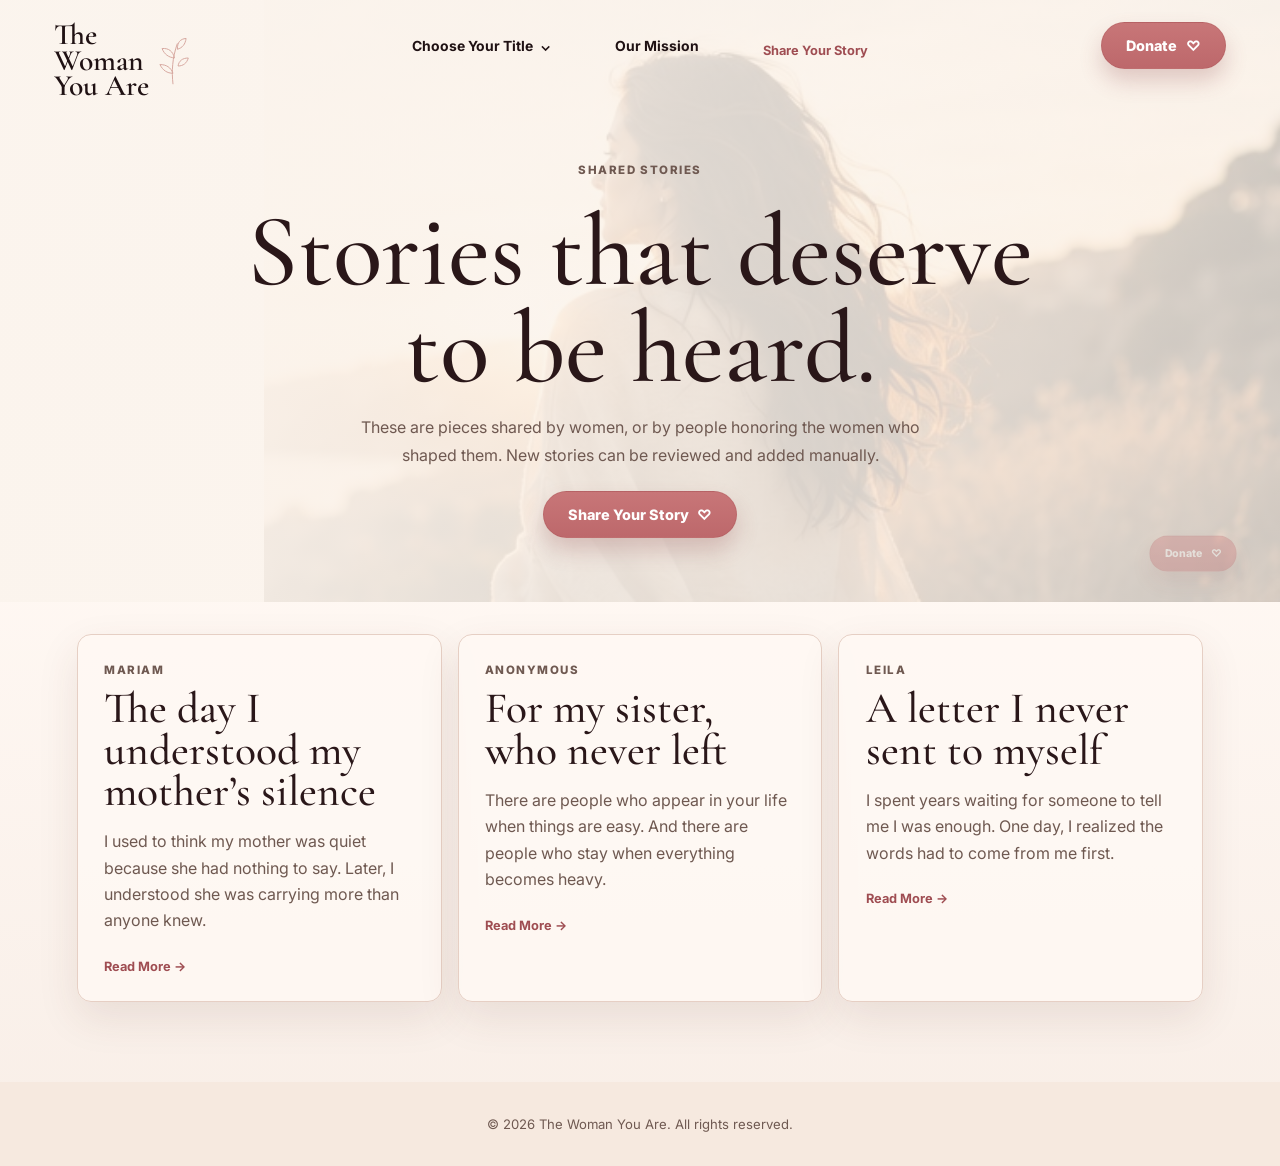
==== stories.html @ 8adf5820 "Publish static website" ====
<!doctype html>
<html lang="en">
<head>
  <meta charset="utf-8">
  <meta name="viewport" content="width=device-width, initial-scale=1">
  <title>Stories | The Woman You Are</title>
  <meta name="description" content="Shared stories from women and people honoring women in their lives.">
  <link rel="preconnect" href="https://fonts.googleapis.com">
  <link rel="preconnect" href="https://fonts.gstatic.com" crossorigin>
  <link href="https://fonts.googleapis.com/css2?family=Cormorant+Garamond:wght@500;600;700&family=Inter:wght@400;500;600;700&display=swap" rel="stylesheet">
  <link rel="stylesheet" href="assets/css/styles.css?v=20260610-5">
</head>
<body>
  <header class="site-header is-scrolled" data-header>
    <a class="brand" href="index.html" aria-label="The Woman You Are home">
      <span>The</span>
      <span>Woman</span>
      <span>You Are</span>
      <svg viewBox="0 0 44 72" aria-hidden="true">
        <path d="M22 69c-2-18-1-36 6-56" />
        <path d="M28 21c7-2 11-7 12-15-8 1-12 5-12 15Z" />
        <path d="M24 33c-8-1-14-5-17-13 9-1 15 4 17 13Z" />
        <path d="M29 44c7 0 12-4 14-11-8 0-13 4-14 11Z" />
        <path d="M22 54c-8 0-14-4-18-12 9 0 15 4 18 12Z" />
      </svg>
    </a>

    <button class="nav-toggle" type="button" aria-label="Open menu" aria-expanded="false">
      <span></span><span></span><span></span>
    </button>

    <nav class="site-nav" aria-label="Main navigation">
      <a href="index.html#choose">Choose Your Title <span aria-hidden="true">⌄</span></a>
      <a href="index.html#mission">Our Mission</a>
      <button class="text-link open-modal" type="button" data-modal="story-form-modal">Share Your Story</button>
    </nav>

    <a class="donate-button donate-button--top" href="https://donate.stripe.com/eVq28ra2o1vcfm3bBRcIE05" target="_blank" rel="noopener">
      Donate <span aria-hidden="true">♡</span>
    </a>
  </header>

  <a class="floating-donate" href="https://donate.stripe.com/eVq28ra2o1vcfm3bBRcIE05" target="_blank" rel="noopener" aria-label="Donate">
    Donate <span aria-hidden="true">♡</span>
  </a>

  <main>
    <section class="page-hero" aria-labelledby="stories-title">
      <p class="eyebrow">Shared stories</p>
      <h1 id="stories-title">Stories that deserve to be heard.</h1>
      <p>These are pieces shared by women, or by people honoring the women who shaped them. New stories can be reviewed and added manually.</p>
      <button class="button button--solid open-modal" type="button" data-modal="story-form-modal">Share Your Story <span aria-hidden="true">♡</span></button>
    </section>

    <section class="stories-section" aria-label="Story collection">
      <div class="story-grid">
        <article class="story-card">
          <p class="eyebrow">Mariam</p>
          <h2>The day I understood my mother’s silence</h2>
          <p>I used to think my mother was quiet because she had nothing to say. Later, I understood she was carrying more than anyone knew.</p>
          <button class="text-link open-modal" type="button" data-modal="story-001-modal">Read More →</button>
        </article>

        <article class="story-card">
          <p class="eyebrow">Anonymous</p>
          <h2>For my sister, who never left</h2>
          <p>There are people who appear in your life when things are easy. And there are people who stay when everything becomes heavy.</p>
          <button class="text-link open-modal" type="button" data-modal="story-002-modal">Read More →</button>
        </article>

        <article class="story-card">
          <p class="eyebrow">Leila</p>
          <h2>A letter I never sent to myself</h2>
          <p>I spent years waiting for someone to tell me I was enough. One day, I realized the words had to come from me first.</p>
          <button class="text-link open-modal" type="button" data-modal="story-003-modal">Read More →</button>
        </article>
      </div>
    </section>
  </main>

  <footer class="site-footer">
    <p>© <span id="year"></span> The Woman You Are. All rights reserved.</p>
  </footer>

  <div id="story-001-modal" class="modal" aria-hidden="true"><div class="modal-box"><button class="modal-close" type="button" aria-label="Close">×</button><article data-include="stories/story-001.html"></article><div class="modal-actions"><button class="button button--solid modal-close-bottom" type="button">Close</button></div></div></div>
  <div id="story-002-modal" class="modal" aria-hidden="true"><div class="modal-box"><button class="modal-close" type="button" aria-label="Close">×</button><article data-include="stories/story-002.html"></article><div class="modal-actions"><button class="button button--solid modal-close-bottom" type="button">Close</button></div></div></div>
  <div id="story-003-modal" class="modal" aria-hidden="true"><div class="modal-box"><button class="modal-close" type="button" aria-label="Close">×</button><article data-include="stories/story-003.html"></article><div class="modal-actions"><button class="button button--solid modal-close-bottom" type="button">Close</button></div></div></div>

  <div id="story-form-modal" class="modal" aria-hidden="true">
    <div class="modal-box modal-box--form">
      <button class="modal-close" type="button" aria-label="Close">×</button>
      <h2>Share Your Story</h2>
      <p>Your story can inspire someone today.</p>
      <form action="https://formsubmit.co/ajax/khalil93paypal@gmail.com" method="POST" data-formsubmit-form data-success-message="Thank you. Your story was sent.">
        <input type="hidden" name="_subject" value="New story submission - The Woman You Are">
        <input type="hidden" name="_captcha" value="false">
        <input type="hidden" name="_template" value="table">
        <label><span>Your Name</span><input name="name" required placeholder="Your Name"></label>
        <label><span>Email optional</span><input type="email" name="email" placeholder="Email (optional)"></label>
        <label><span>Your Story</span><textarea name="story" rows="7" required placeholder="Your Story..."></textarea></label>
        <button class="button button--solid" type="submit">Send Story <span aria-hidden="true">↗</span></button>
        <p class="mail-status" aria-live="polite"></p>
      </form>
    </div>
  </div>

  <script src="assets/js/main.js?v=20260610-5"></script>
</body>
</html>
---- assets/css/styles.css ----
:root {
  --paper: #fbf4ed;
  --paper-soft: #fff9f4;
  --paper-warm: #f7ece3;
  --ink: #2a1719;
  --muted: #6f5951;
  --rose: #bd686b;
  --rose-dark: #9f4d52;
  --rose-soft: #d7a8a0;
  --line: #e6cfc4;
  --line-strong: #d8b8ad;
  --shadow: 0 22px 58px rgba(84, 48, 41, 0.18);
  --serif: "Cormorant Garamond", Georgia, serif;
  --sans: "Inter", Arial, sans-serif;
}

* {
  box-sizing: border-box;
}

html {
  scroll-behavior: smooth;
  background: var(--paper);
}

body {
  min-width: 320px;
  margin: 0;
  color: var(--ink);
  font-family: var(--sans);
  background:
    radial-gradient(circle at 0 0, rgba(255, 255, 255, 0.95), transparent 24rem),
    linear-gradient(180deg, #fbf1e9 0, #fff8f3 48%, #f8eee7 100%);
}

body.has-modal {
  overflow: hidden;
}

a {
  color: inherit;
  text-decoration: none;
}

button,
input,
textarea {
  font: inherit;
}

button {
  color: inherit;
}

img {
  display: block;
  max-width: 100%;
}

.site-header {
  position: fixed;
  top: 0;
  left: 0;
  z-index: 40;
  display: grid;
  grid-template-columns: minmax(10rem, 1fr) auto minmax(10rem, 1fr);
  align-items: start;
  width: 100%;
  padding: 1.4rem clamp(1.25rem, 4.5vw, 3.4rem);
  color: #1f1113;
  transition:
    background-color 220ms ease,
    box-shadow 220ms ease,
    padding 220ms ease;
}

.site-header.is-scrolled {
  padding-top: 0.85rem;
  padding-bottom: 0.85rem;
  background: rgba(251, 244, 237, 0.88);
  box-shadow: 0 14px 40px rgba(89, 54, 45, 0.08);
  backdrop-filter: blur(18px);
}

.brand {
  position: relative;
  display: inline-grid;
  grid-template-columns: auto 2.25rem;
  width: max-content;
  color: #1f1113;
  font-family: var(--serif);
  font-size: clamp(1.35rem, 2.5vw, 1.85rem);
  font-weight: 600;
  line-height: 0.86;
  letter-spacing: 0;
}

.brand span {
  grid-column: 1;
}

.brand svg {
  grid-column: 2;
  grid-row: 1 / span 3;
  width: 2rem;
  height: 3.4rem;
  margin-left: 0.45rem;
  stroke: var(--rose-soft);
  stroke-width: 1.35;
  fill: none;
  align-self: center;
}

.site-nav {
  display: flex;
  align-items: center;
  justify-content: center;
  gap: clamp(2rem, 5vw, 4.5rem);
  min-height: 2.9rem;
  font-size: 0.87rem;
  font-weight: 700;
}

.site-nav a {
  display: inline-flex;
  align-items: center;
  gap: 0.4rem;
}

.site-nav a:hover,
.site-nav a:focus-visible,
.brand:hover,
.brand:focus-visible {
  color: var(--rose-dark);
}

.nav-toggle {
  display: none;
  width: 2.75rem;
  height: 2.75rem;
  padding: 0;
  cursor: pointer;
  background: rgba(255, 249, 244, 0.72);
  border: 1px solid var(--line);
  border-radius: 999px;
}

.nav-toggle span {
  display: block;
  width: 1.22rem;
  height: 1px;
  margin: 0.32rem auto;
  background: var(--ink);
}

.donate-button,
.floating-donate,
.button {
  display: inline-flex;
  align-items: center;
  justify-content: center;
  gap: 0.56rem;
  min-height: 2.9rem;
  padding: 0.85rem 1.48rem;
  font-size: 0.9rem;
  font-weight: 800;
  cursor: pointer;
  border-radius: 999px;
  transition:
    background-color 180ms ease,
    border-color 180ms ease,
    color 180ms ease,
    opacity 180ms ease,
    transform 180ms ease;
}

.donate-button,
.floating-donate,
.button--solid {
  color: #fff;
  background: linear-gradient(180deg, #c87678, var(--rose));
  border: 1px solid rgba(151, 71, 76, 0.18);
  box-shadow: 0 12px 22px rgba(137, 63, 66, 0.24);
}

.donate-button--top {
  justify-self: end;
}

.floating-donate {
  position: fixed;
  top: 57%;
  right: clamp(1rem, 3.2vw, 4rem);
  z-index: 35;
  min-height: 2.35rem;
  padding: 0.56rem 0.95rem;
  font-size: 0.7rem;
}

.floating-donate.is-dim {
  opacity: 0.34;
  transform: translateY(1.35rem) scale(0.95);
}

.button:hover,
.button:focus-visible,
.donate-button:hover,
.donate-button:focus-visible,
.floating-donate:hover,
.floating-donate:focus-visible {
  transform: translateY(-2px);
}

.button:disabled {
  cursor: progress;
  opacity: 0.65;
  transform: none;
}

.button--outline {
  color: var(--ink);
  background: rgba(255, 249, 244, 0.52);
  border: 1px solid var(--rose-soft);
  box-shadow: none;
}

.button--outline:hover,
.button--outline:focus-visible {
  color: #fff;
  background: var(--rose);
}

.button:focus-visible,
.donate-button:focus-visible,
.floating-donate:focus-visible,
.nav-toggle:focus-visible,
.text-link:focus-visible,
.modal-close:focus-visible,
input:focus-visible,
textarea:focus-visible {
  outline: 3px solid rgba(189, 104, 107, 0.4);
  outline-offset: 3px;
}

.hero {
  position: relative;
  isolation: isolate;
  display: grid;
  align-items: start;
  min-height: clamp(28rem, 42vw, 34rem);
  padding: clamp(7rem, 10vw, 8rem) clamp(1.35rem, 7vw, 5.5rem) clamp(2.5rem, 6vw, 4rem);
  overflow: hidden;
}

.hero__media {
  position: absolute;
  inset: 0;
  z-index: -2;
  background:
    linear-gradient(90deg, rgba(251, 244, 237, 0.98) 0%, rgba(251, 244, 237, 0.94) 30%, rgba(251, 244, 237, 0.5) 50%, rgba(251, 244, 237, 0.02) 80%),
    linear-gradient(180deg, rgba(255, 255, 255, 0.34), rgba(255, 255, 255, 0.04)),
    url("../images/hero-coast.jpg") right 58% / 68% auto no-repeat,
    #f7eadf;
}

.hero::after {
  position: absolute;
  inset: auto 0 0;
  z-index: -1;
  height: 18%;
  content: "";
  background: linear-gradient(180deg, rgba(251, 244, 237, 0), var(--paper));
}

.hero__content {
  width: min(100%, 29rem);
}

.hero h1 {
  margin: 0;
  color: #2c171a;
  font-family: var(--serif);
  font-size: clamp(4rem, 6.9vw, 5.8rem);
  font-weight: 600;
  line-height: 0.9;
  letter-spacing: 0;
}

.hero p {
  width: min(100%, 24rem);
  margin: 1rem 0 1.5rem;
  color: #25171a;
  font-size: clamp(1rem, 1.5vw, 1.12rem);
  line-height: 1.75;
}

.hero__actions {
  display: flex;
  flex-wrap: wrap;
  gap: 1rem;
}

.heart-divider,
.small-divider {
  display: block;
  fill: none;
  stroke: var(--rose);
  stroke-linecap: round;
  stroke-linejoin: round;
}

.heart-divider {
  width: min(17rem, 80vw);
  height: 1.7rem;
  margin: 0.85rem 0 0.75rem;
  stroke-width: 1.5;
}

.small-divider {
  width: 10.4rem;
  height: 0.95rem;
  margin: 0.3rem 0 0.65rem;
  stroke-width: 1.2;
}

.title-picker {
  position: relative;
  z-index: 1;
  padding: 1.15rem clamp(1rem, 6vw, 5.5rem) 1.25rem;
  text-align: center;
  background: rgba(255, 249, 244, 0.86);
  border-top: 1px solid rgba(216, 184, 173, 0.4);
  border-bottom: 1px solid rgba(216, 184, 173, 0.58);
}

.section-title {
  display: grid;
  grid-template-columns: minmax(4rem, 1fr) auto minmax(4rem, 1fr);
  gap: 1rem;
  align-items: center;
  width: min(100%, 36rem);
  margin: 0 auto;
}

.section-title span {
  height: 1px;
  background: var(--line-strong);
}

.section-title h2 {
  margin: 0;
  font-family: var(--serif);
  font-size: clamp(1.55rem, 2.8vw, 2rem);
  font-weight: 600;
  line-height: 1;
}

.tiny-heart {
  color: var(--rose);
  font-size: 1.2rem;
  line-height: 1;
}

.title-nav {
  display: grid;
  grid-template-columns: repeat(5, 1fr);
  width: min(100%, 49rem);
  margin: 0.55rem auto 0;
}

.title-nav__item {
  display: grid;
  justify-items: center;
  gap: 0.42rem;
  min-height: 5.55rem;
  color: #1f1113;
  font-family: var(--serif);
  font-size: 1.08rem;
  font-weight: 600;
  border-right: 1px solid var(--line-strong);
}

.title-nav__item:last-child {
  border-right: 0;
}

.title-nav__item:hover,
.title-nav__item:focus-visible {
  color: var(--rose-dark);
}

.line-icon {
  position: relative;
  width: 3.6rem;
  height: 3.15rem;
  opacity: 0.82;
  background:
    url("data:image/svg+xml,%3Csvg xmlns='http://www.w3.org/2000/svg' viewBox='0 0 72 58' fill='none' stroke='%23c9948b' stroke-width='1.45' stroke-linecap='round' stroke-linejoin='round'%3E%3Cpath d='M19 47c.5-8 4-13 10-15'/%3E%3Cpath d='M43 47c-.6-8-4-13-10-15'/%3E%3Cpath d='M25 23c-2-8 2-15 10-15 7 0 12 6 10 14'/%3E%3Cpath d='M26 25c6 6 13 6 19 0'/%3E%3Cpath d='M20 33c-7-2-11-6-12-13 7 1 11 5 12 13Z'/%3E%3Cpath d='M50 32c7-2 11-7 12-14-7 1-11 6-12 14Z'/%3E%3Cpath d='M36 31c-1 6-1 12 0 18'/%3E%3C/svg%3E")
    center / contain no-repeat;
}

.line-icon::before,
.line-icon::after {
  display: none;
}

.title-picker__note {
  margin: 0.25rem 0 0;
  color: var(--rose-dark);
  font-size: 0.7rem;
  letter-spacing: 0.01em;
}

.letters {
  background:
    linear-gradient(90deg, rgba(255, 255, 255, 0.42), transparent 23%, rgba(255, 255, 255, 0.35)),
    var(--paper);
}

.letter-row {
  display: grid;
  grid-template-columns: minmax(16rem, 32vw) minmax(4rem, 6vw) minmax(15rem, 22vw) 1fr;
  align-items: center;
  min-height: clamp(10.5rem, 16vw, 12.4rem);
  scroll-margin-top: 6rem;
  overflow: hidden;
  background: rgba(255, 249, 244, 0.64);
  border-bottom: 1px solid rgba(216, 184, 173, 0.64);
}

.letter-row--image-right {
  grid-template-columns: minmax(4.25rem, 8vw) minmax(5rem, 12vw) minmax(15rem, 22vw) minmax(17rem, 34vw) 1fr;
}

.letter-row__image {
  width: 100%;
  height: 100%;
  min-height: inherit;
}

.letter-row__image img {
  width: 100%;
  height: 100%;
  min-height: inherit;
  object-fit: cover;
}

.letter-row__number {
  margin: 0;
  color: var(--rose);
  font-family: var(--serif);
  font-size: clamp(2.7rem, 4.6vw, 4.1rem);
  font-weight: 500;
  line-height: 1;
  text-align: center;
}

.letter-row__copy {
  width: min(100%, 18rem);
  padding: 1.25rem clamp(1rem, 2vw, 1.5rem);
}

.letter-row__copy h2 {
  margin: 0;
  color: var(--ink);
  font-family: var(--serif);
  font-size: clamp(2rem, 3vw, 3rem);
  font-weight: 600;
  line-height: 0.92;
}

.letter-row__copy p {
  margin: 0;
  color: #281a1c;
  font-size: clamp(0.78rem, 1vw, 0.88rem);
  line-height: 1.55;
}

.text-link {
  margin-top: 0.58rem;
  padding: 0;
  color: var(--rose-dark);
  font-size: clamp(0.78rem, 1vw, 0.88rem);
  font-weight: 700;
  cursor: pointer;
  background: transparent;
  border: 0;
}

.text-link:hover,
.text-link:focus-visible {
  text-decoration: underline;
}

.botanical {
  position: relative;
  justify-self: center;
  width: min(8rem, 18vw);
  height: min(9rem, 16vw);
  opacity: 0.45;
  background:
    url("data:image/svg+xml,%3Csvg xmlns='http://www.w3.org/2000/svg' viewBox='0 0 112 160' fill='none' stroke='%23cf9d92' stroke-width='1.5' stroke-linecap='round' stroke-linejoin='round'%3E%3Cpath d='M55 150c-4-35-2-75 13-132'/%3E%3Cpath d='M66 34c18-4 29-15 33-30-19 2-30 13-33 30Z'/%3E%3Cpath d='M59 54C40 52 26 42 18 25c21-2 35 9 41 29Z'/%3E%3Cpath d='M68 78c18-1 31-10 38-27-21 0-34 10-38 27Z'/%3E%3Cpath d='M53 101c-19 0-33-10-43-28 22 0 36 10 43 28Z'/%3E%3Cpath d='M64 121c15-1 25-9 31-23-17 1-28 9-31 23Z'/%3E%3Cpath d='M48 137c-14-1-25-8-32-22 17 0 28 8 32 22Z'/%3E%3C/svg%3E")
    center / contain no-repeat;
}

.botanical::before {
  display: none;
}

.botanical::after {
  display: none;
}

.botanical--tall {
  width: min(10rem, 20vw);
  height: min(11rem, 18vw);
}

.mission {
  position: relative;
  display: grid;
  grid-template-columns: 1fr minmax(18rem, 32rem) 1fr;
  align-items: center;
  min-height: 15rem;
  padding: 2.2rem clamp(1.25rem, 6vw, 5.5rem) 2.7rem;
  overflow: hidden;
  text-align: center;
  background: rgba(255, 249, 244, 0.76);
}

.mission__copy h2 {
  margin: 0;
  font-family: var(--serif);
  font-size: clamp(2rem, 3.4vw, 3rem);
  font-weight: 500;
  line-height: 1.03;
}

.mission__copy p {
  margin: 0.55rem 0 0;
  color: var(--rose-dark);
  font-family: "Cormorant Garamond", Georgia, serif;
  font-size: clamp(1.1rem, 1.8vw, 1.42rem);
  font-style: italic;
  letter-spacing: 0.02em;
}

.mission .heart-divider {
  margin: 0.42rem auto 1.25rem;
}

.mission__actions {
  display: flex;
  flex-wrap: wrap;
  justify-content: center;
  gap: clamp(1rem, 9vw, 8rem);
}

.botanical--corner {
  width: 13rem;
  height: 11rem;
}

.botanical--left {
  justify-self: start;
  align-self: end;
  transform: rotate(-18deg);
}

.botanical--right {
  justify-self: end;
  align-self: end;
  transform: rotate(18deg);
}

.site-footer {
  padding: 1.3rem;
  color: var(--muted);
  font-size: 0.82rem;
  text-align: center;
  background: #f6e9df;
}

.thanks-page {
  min-height: 100svh;
  padding: clamp(7.5rem, 12vw, 9rem) clamp(1rem, 6vw, 5.5rem) clamp(3rem, 8vw, 5rem);
  background:
    linear-gradient(90deg, rgba(251, 244, 237, 0.96), rgba(251, 244, 237, 0.78)),
    url("../images/hero-coast.jpg") right center / auto 100% no-repeat,
    var(--paper);
}

.thanks-card {
  width: min(100%, 42rem);
  padding: clamp(1.45rem, 4vw, 2.65rem);
  background: rgba(255, 249, 244, 0.9);
  border: 1px solid rgba(216, 184, 173, 0.7);
  border-radius: 18px;
  box-shadow: var(--shadow);
}

.thanks-card h1 {
  margin: 0;
  color: var(--ink);
  font-family: var(--serif);
  font-size: clamp(4rem, 9vw, 6.8rem);
  font-weight: 600;
  line-height: 0.9;
}

.thanks-card .heart-divider {
  margin-top: 0.75rem;
}

.thanks-card__copy {
  max-width: 35rem;
  color: #25171a;
  font-size: 1.02rem;
  line-height: 1.75;
}

.thanks-receipt {
  display: grid;
  gap: 0.35rem;
  margin: 1.35rem 0;
  padding: 1rem;
  background: rgba(255, 255, 255, 0.52);
  border: 1px solid var(--line);
  border-radius: 10px;
}

.thanks-receipt span {
  color: var(--rose-dark);
  font-size: 0.72rem;
  font-weight: 800;
  letter-spacing: 0.13em;
  text-transform: uppercase;
}

.thanks-receipt strong {
  color: var(--ink);
  font-family: ui-monospace, SFMono-Regular, Consolas, "Liberation Mono", monospace;
  font-size: 0.92rem;
  line-height: 1.55;
  overflow-wrap: anywhere;
}

.thanks-form {
  margin-top: 1.2rem;
}

.thanks-card__actions {
  display: flex;
  flex-wrap: wrap;
  gap: 0.8rem;
  margin-top: 1.25rem;
}

.mail-status {
  min-height: 1.35rem;
  margin: 0.15rem 0 0;
  color: var(--rose-dark);
  font-size: 0.82rem;
  font-weight: 700;
}

.mail-status[data-type="success"] {
  color: #4d7c54;
}

.mail-status[data-type="error"] {
  color: #a23e45;
}

.modal {
  position: fixed;
  inset: 0;
  z-index: 80;
  display: none;
  align-items: center;
  justify-content: flex-end;
  padding: clamp(1rem, 5vw, 3.5rem);
  background: rgba(50, 31, 29, 0.2);
  backdrop-filter: blur(3px);
}

.modal.is-open {
  display: flex;
}

.modal-box {
  position: relative;
  width: min(100%, 30rem);
  max-height: min(84vh, 46rem);
  padding: clamp(1.5rem, 3vw, 2.25rem);
  overflow: auto;
  color: var(--ink);
  background: rgba(255, 250, 246, 0.96);
  border: 1px solid rgba(209, 178, 166, 0.86);
  border-radius: 14px;
  box-shadow: var(--shadow);
}

.modal-box--form {
  width: min(100%, 30rem);
}

.modal-close {
  position: sticky;
  top: 0;
  float: right;
  display: grid;
  place-items: center;
  width: 2rem;
  height: 2rem;
  padding: 0;
  color: var(--ink);
  font-size: 1.5rem;
  line-height: 1;
  cursor: pointer;
  background: transparent;
  border: 0;
}

.modal article h1,
.modal-box > h2 {
  margin: 0 0 0.9rem;
  font-family: var(--serif);
  font-size: clamp(1.8rem, 4vw, 2.3rem);
  font-weight: 500;
  line-height: 1;
  text-align: center;
}

.modal article h1::after,
.modal-box > h2::after {
  display: block;
  width: 9rem;
  height: 1px;
  margin: 0.68rem auto 1.1rem;
  content: "";
  background: var(--rose-soft);
}

.modal article p,
.modal-box > p {
  color: #2c1d1f;
  font-size: 0.9rem;
  line-height: 1.7;
}

.modal-actions {
  display: flex;
  justify-content: center;
  margin-top: 1.4rem;
}

form {
  display: grid;
  gap: 0.65rem;
  margin-top: 1rem;
}

label {
  display: grid;
  gap: 0.35rem;
  color: var(--muted);
  font-size: 0.78rem;
  font-weight: 700;
}

label span {
  position: absolute;
  width: 1px;
  height: 1px;
  overflow: hidden;
  clip: rect(0, 0, 0, 0);
}

input,
textarea {
  width: 100%;
  color: var(--ink);
  background: rgba(255, 255, 255, 0.58);
  border: 1px solid var(--line);
  border-radius: 4px;
  padding: 0.78rem 0.88rem;
}

textarea {
  min-height: 7rem;
  resize: vertical;
}

.page-hero {
  padding: 9rem clamp(1.25rem, 6vw, 5.5rem) 4rem;
  text-align: center;
  background:
    linear-gradient(90deg, rgba(251, 244, 237, 0.96), rgba(251, 244, 237, 0.8)),
    url("../images/hero-coast.jpg") right center / auto 100% no-repeat;
}

.page-hero h1 {
  max-width: 54rem;
  margin: 0 auto;
  font-family: var(--serif);
  font-size: clamp(3.5rem, 8vw, 6.8rem);
  font-weight: 500;
  line-height: 0.95;
}

.page-hero p {
  max-width: 38rem;
  margin: 1rem auto 1.4rem;
  color: var(--muted);
  line-height: 1.75;
}

.stories-section {
  padding: 2rem clamp(1.25rem, 6vw, 5.5rem) 5rem;
}

.story-grid {
  display: grid;
  grid-template-columns: repeat(3, 1fr);
  gap: 1rem;
  max-width: 72rem;
  margin: 0 auto;
}

.story-card {
  min-height: 19rem;
  padding: 1.65rem;
  background: rgba(255, 249, 244, 0.82);
  border: 1px solid var(--line);
  border-radius: 14px;
  box-shadow: 0 16px 42px rgba(84, 48, 41, 0.1);
}

.story-card h2 {
  margin: 0 0 0.75rem;
  font-family: var(--serif);
  font-size: clamp(2rem, 3.4vw, 2.8rem);
  font-weight: 500;
  line-height: 0.95;
}

.story-card p {
  color: var(--muted);
  line-height: 1.65;
}

.eyebrow {
  margin: 0 0 0.5rem;
  color: var(--rose-dark);
  font-size: 0.72rem;
  font-weight: 800;
  letter-spacing: 0.13em;
  text-transform: uppercase;
}

@media (max-width: 940px) {
  .site-header {
    grid-template-columns: 1fr auto auto;
    align-items: center;
    padding: 0.95rem 1.1rem;
  }

  .brand {
    font-size: 1.3rem;
  }

  .nav-toggle {
    display: block;
    grid-column: 2;
    grid-row: 1;
  }

  .donate-button--top {
    grid-column: 3;
    grid-row: 1;
    min-height: 2.55rem;
    padding: 0.72rem 0.95rem;
    font-size: 0.78rem;
  }

  .site-nav {
    position: fixed;
    top: 4.6rem;
    left: 1rem;
    right: 1rem;
    display: none;
    flex-direction: column;
    gap: 1rem;
    padding: 1rem;
    background: rgba(255, 249, 244, 0.96);
    border: 1px solid var(--line);
    border-radius: 14px;
    box-shadow: var(--shadow);
  }

  .site-nav.is-open {
    display: flex;
  }

  .hero {
    min-height: 43rem;
    align-items: start;
    padding-top: 8.5rem;
  }

  .hero__media {
    background:
      linear-gradient(180deg, rgba(251, 244, 237, 0.94) 0%, rgba(251, 244, 237, 0.82) 42%, rgba(251, 244, 237, 0.22) 100%),
      url("../images/hero-coast.jpg") center bottom / cover no-repeat,
      #f7eadf;
  }

  .hero__content {
    width: min(100%, 26rem);
  }

  .title-nav {
    grid-template-columns: repeat(5, minmax(6rem, 1fr));
    overflow-x: auto;
    padding-bottom: 0.35rem;
  }

  .title-nav__item {
    min-width: 6rem;
  }

  .letter-row,
  .letter-row--image-right {
    grid-template-columns: 9rem minmax(4.2rem, 5rem) 1fr;
    min-height: auto;
  }

  .letter-row--image-right .botanical,
  .letter-row .botanical {
    display: none;
  }

  .letter-row--image-right .letter-row__image {
    grid-column: 1;
    grid-row: 1;
  }

  .letter-row--image-right .letter-row__number {
    grid-column: 2;
    grid-row: 1;
  }

  .letter-row--image-right .letter-row__copy {
    grid-column: 3;
    grid-row: 1;
  }

  .letter-row__image,
  .letter-row__image img {
    min-height: 10rem;
  }

  .letter-row__copy {
    width: 100%;
    padding: 1rem;
  }

  .letter-row__copy h2 {
    font-size: clamp(1.85rem, 6vw, 2.7rem);
  }

  .mission {
    grid-template-columns: 1fr;
  }

  .mission > .botanical {
    display: none;
  }

  .story-grid {
    grid-template-columns: 1fr;
  }

  .modal {
    justify-content: center;
  }
}

@media (max-width: 620px) {
  .floating-donate {
    display: none;
  }

  .donate-button--top {
    padding-inline: 0.8rem;
  }

  .hero {
    min-height: 39rem;
    padding: 7.2rem 1rem 2.8rem;
  }

  .hero h1 {
    font-size: clamp(3.8rem, 18vw, 5.4rem);
  }

  .hero p {
    font-size: 0.98rem;
  }

  .hero__actions .button {
    min-width: 10rem;
  }

  .section-title {
    grid-template-columns: 1fr;
    gap: 0.4rem;
  }

  .section-title span {
    display: none;
  }

  .title-picker {
    padding-inline: 0.8rem;
  }

  .title-nav {
    grid-template-columns: repeat(5, minmax(0, 1fr));
    overflow-x: visible;
  }

  .title-nav__item {
    min-width: 0;
    min-height: 4.85rem;
    font-size: 0.9rem;
  }

  .line-icon {
    width: 2.75rem;
    height: 2.45rem;
  }

  .letter-row,
  .letter-row--image-right {
    grid-template-columns: 1fr;
  }

  .letter-row__image,
  .letter-row--image-right .letter-row__image {
    grid-column: 1;
    grid-row: 1;
  }

  .letter-row__number,
  .letter-row--image-right .letter-row__number {
    grid-column: 1;
    grid-row: 2;
    padding-top: 1rem;
    text-align: left;
    width: min(100% - 2rem, 28rem);
    margin: 0 auto;
  }

  .letter-row__copy,
  .letter-row--image-right .letter-row__copy {
    grid-column: 1;
    grid-row: 3;
    width: min(100%, 30rem);
    margin: 0 auto;
    padding: 0.3rem 1rem 1.4rem;
  }

  .letter-row__image,
  .letter-row__image img {
    min-height: 14rem;
  }

  .mission {
    padding: 2rem 1rem 2.4rem;
  }

  .mission__actions {
    display: grid;
    gap: 0.8rem;
  }

  .modal {
    padding: 0.8rem;
  }

  .modal-box {
    max-height: 88vh;
  }

  .thanks-page {
    padding: 6.8rem 1rem 2.5rem;
    background:
      linear-gradient(180deg, rgba(251, 244, 237, 0.94), rgba(251, 244, 237, 0.82)),
      url("../images/hero-coast.jpg") center top / cover no-repeat,
      var(--paper);
  }

  .thanks-card__actions .button {
    width: 100%;
  }
}
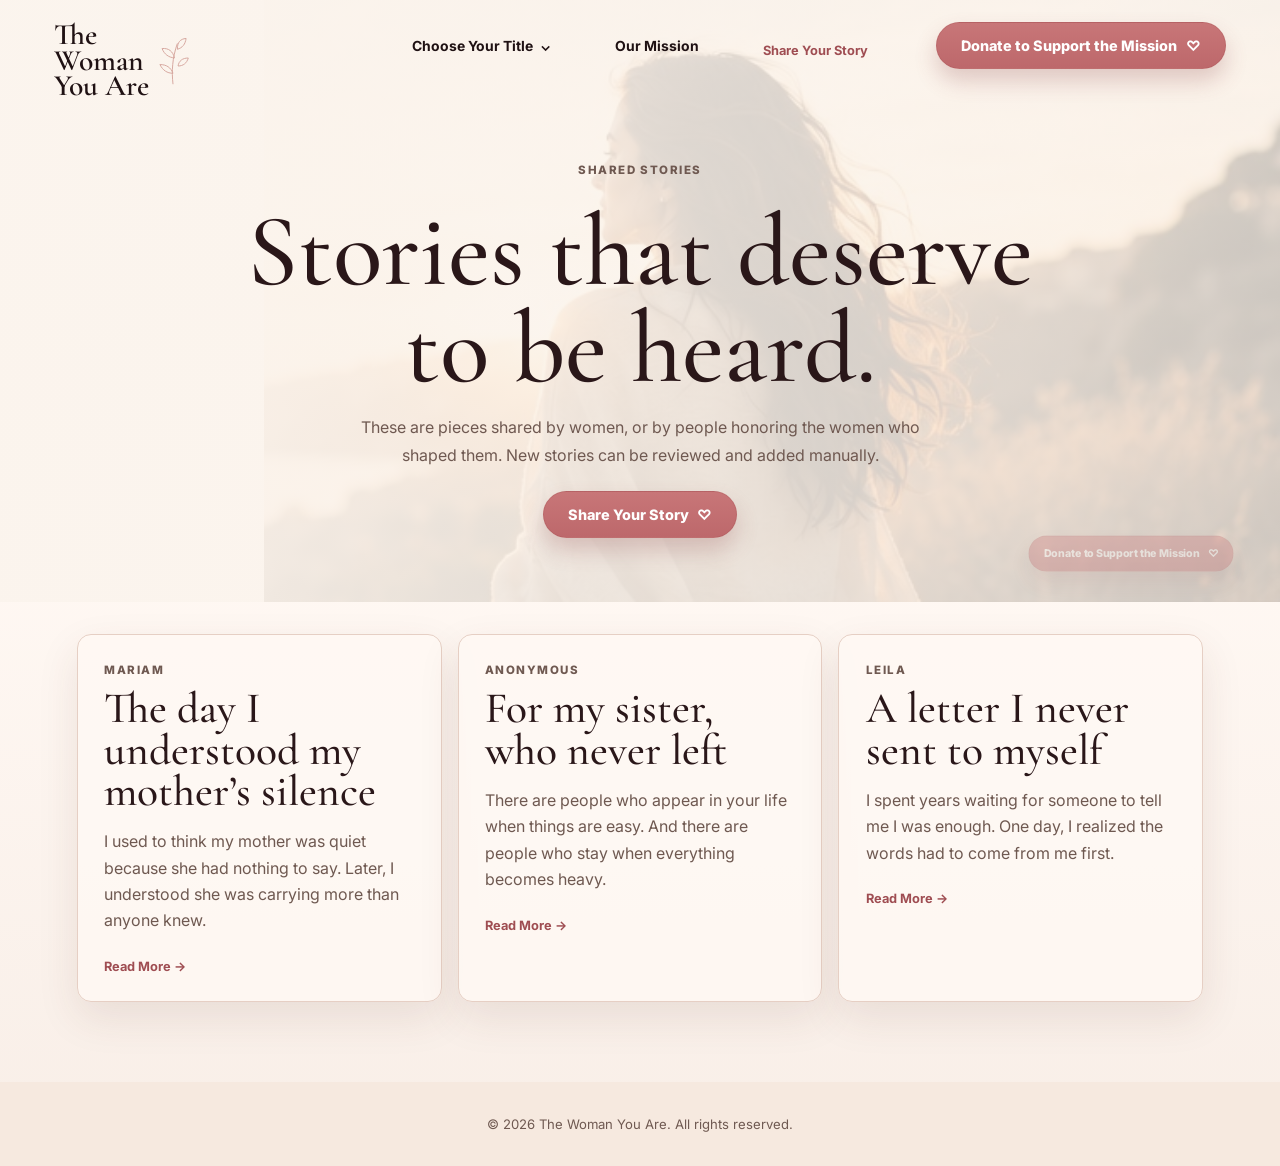
==== commit fcb45be0: "Update donate button wording" ====
--- a/stories.html
+++ b/stories.html
@@ -8,7 +8,7 @@
   <link rel="preconnect" href="https://fonts.googleapis.com">
   <link rel="preconnect" href="https://fonts.gstatic.com" crossorigin>
   <link href="https://fonts.googleapis.com/css2?family=Cormorant+Garamond:wght@500;600;700&family=Inter:wght@400;500;600;700&display=swap" rel="stylesheet">
-  <link rel="stylesheet" href="assets/css/styles.css?v=20260610-5">
+  <link rel="stylesheet" href="assets/css/styles.css?v=20260611-1">
 </head>
 <body>
   <header class="site-header is-scrolled" data-header>
@@ -36,12 +36,12 @@
     </nav>
 
     <a class="donate-button donate-button--top" href="https://donate.stripe.com/eVq28ra2o1vcfm3bBRcIE05" target="_blank" rel="noopener">
-      Donate <span aria-hidden="true">♡</span>
+      Donate to Support the Mission <span aria-hidden="true">♡</span>
     </a>
   </header>
 
-  <a class="floating-donate" href="https://donate.stripe.com/eVq28ra2o1vcfm3bBRcIE05" target="_blank" rel="noopener" aria-label="Donate">
-    Donate <span aria-hidden="true">♡</span>
+  <a class="floating-donate" href="https://donate.stripe.com/eVq28ra2o1vcfm3bBRcIE05" target="_blank" rel="noopener" aria-label="Donate to support the mission">
+    Donate to Support the Mission <span aria-hidden="true">♡</span>
   </a>
 
   <main>
@@ -104,6 +104,6 @@
     </div>
   </div>
 
-  <script src="assets/js/main.js?v=20260610-5"></script>
+  <script src="assets/js/main.js?v=20260611-1"></script>
 </body>
 </html>
--- a/assets/css/styles.css
+++ b/assets/css/styles.css
@@ -185,6 +185,8 @@
 
 .donate-button--top {
   justify-self: end;
+  line-height: 1.08;
+  text-align: center;
 }
 
 .floating-donate {
@@ -195,6 +197,7 @@
   min-height: 2.35rem;
   padding: 0.56rem 0.95rem;
   font-size: 0.7rem;
+  white-space: nowrap;
 }
 
 .floating-donate.is-dim {
@@ -879,9 +882,11 @@
   .donate-button--top {
     grid-column: 3;
     grid-row: 1;
+    max-width: 12rem;
     min-height: 2.55rem;
     padding: 0.72rem 0.95rem;
     font-size: 0.78rem;
+    white-space: normal;
   }
 
   .site-nav {
@@ -993,7 +998,9 @@
   }
 
   .donate-button--top {
-    padding-inline: 0.8rem;
+    max-width: 9rem;
+    padding-inline: 0.65rem;
+    font-size: 0.68rem;
   }
 
   .hero {
